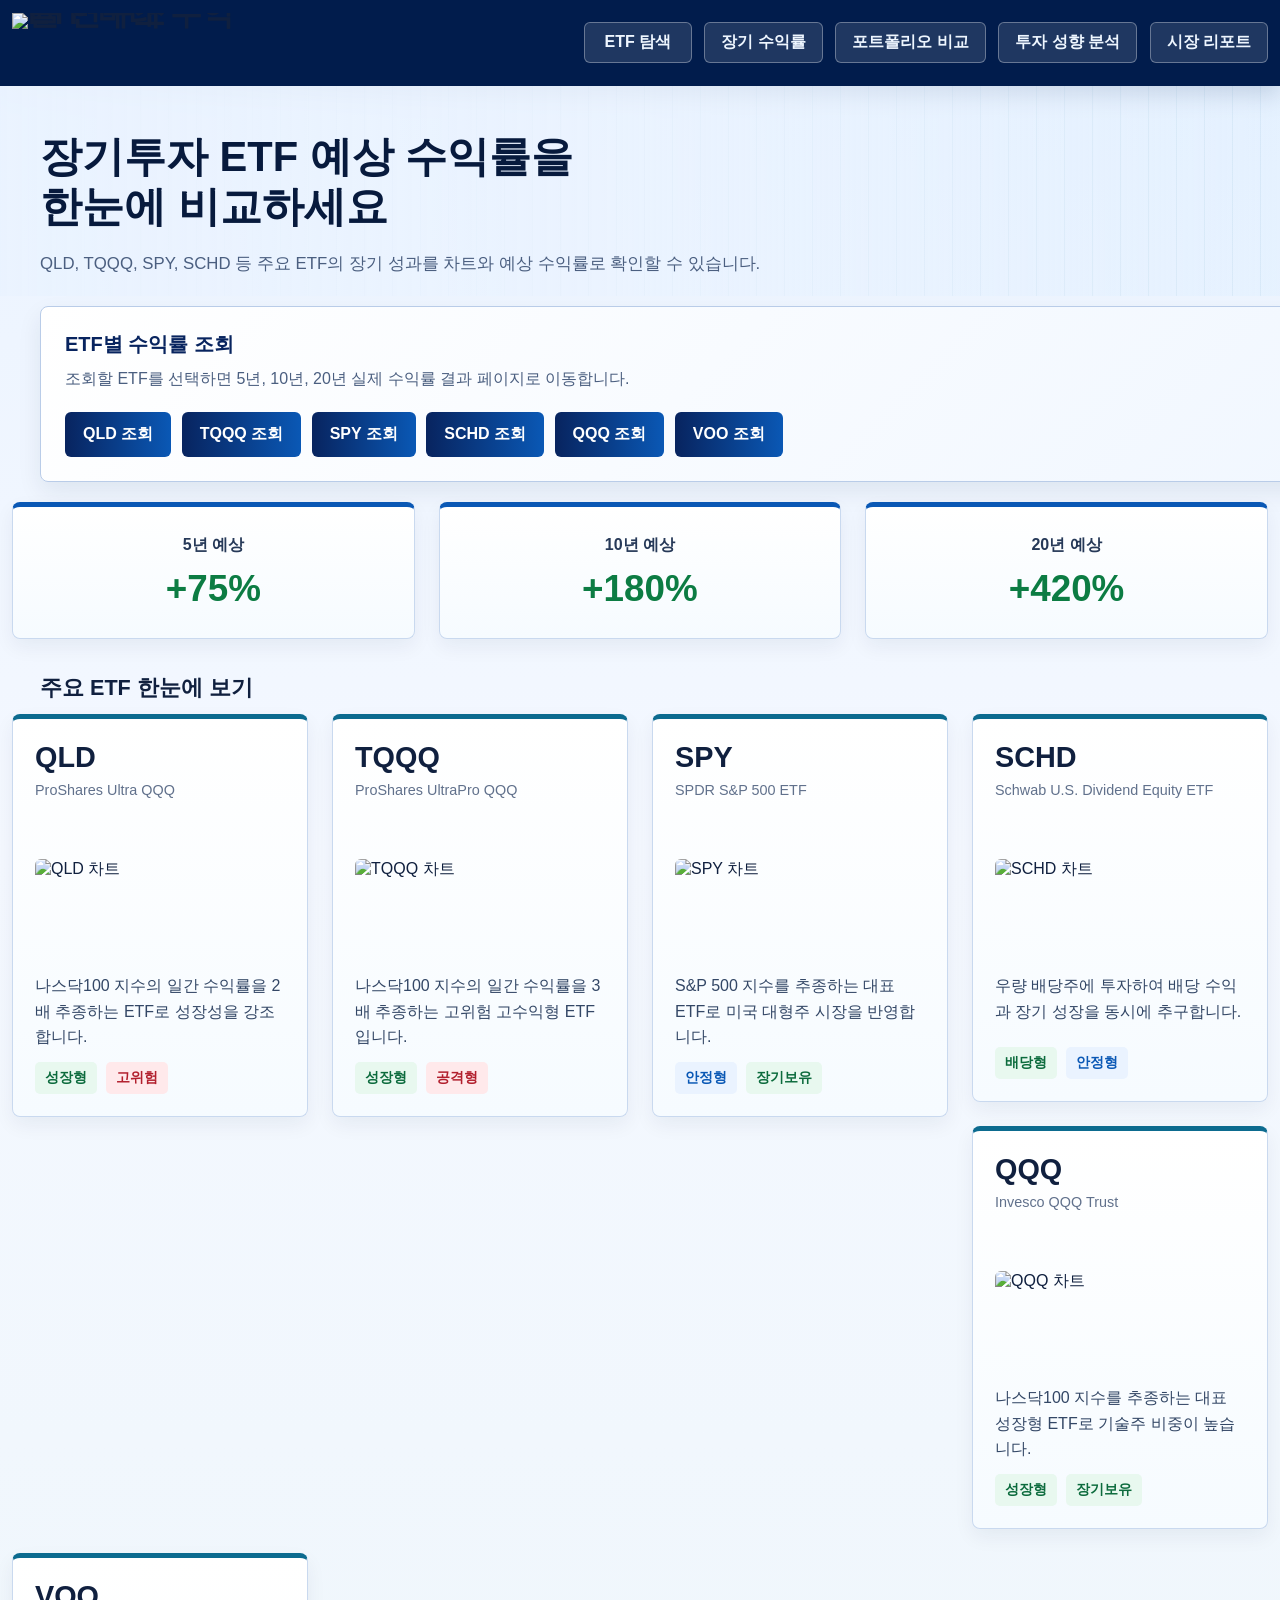
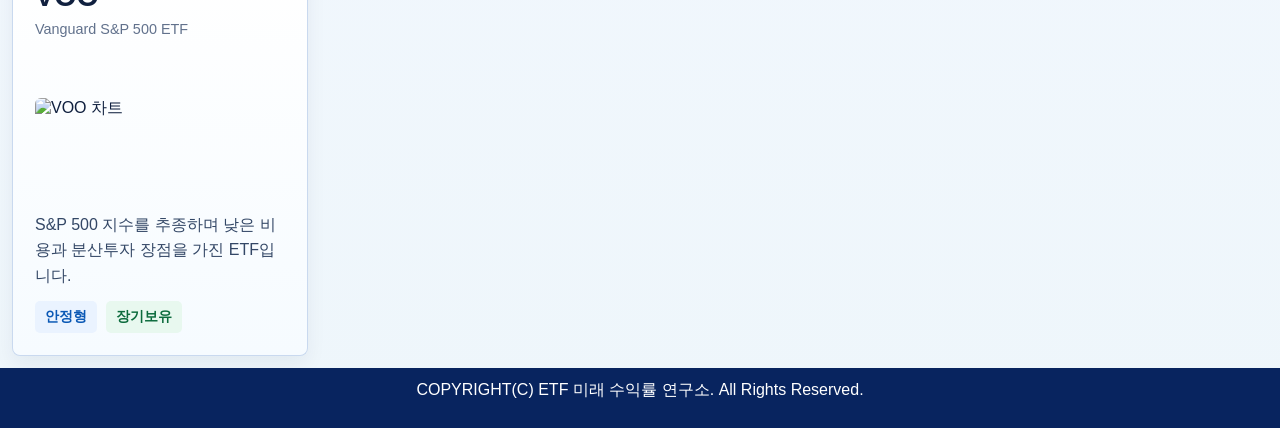
==== index.html @ 2bd78316 "Add files via upload" ====
<!DOCTYPE html>
<html lang="ko">
<head>
<meta charset="utf-8">
<meta name="viewport" content="width=device-width, initial-scale=1.0">
<title>ETF 미래 수익률 연구소</title>
<style>
* {
    box-sizing: border-box;
    margin: 0;
    padding: 0;
}
ul {
    list-style-type: none;
}
a {
    text-decoration: none;
    color: inherit;
}
body {
    font-family: "맑은 고딕", "돋움", sans-serif;
    font-size: 100%;
    color: #10203f;
    background: linear-gradient(180deg, #eaf3ff 0%, #f4f8ff 42%, #eef6fb 100%);
}
[class*="c_"] {
    float: left;
    padding: 12px;
}

/* 스마트폰 기본 설정 */
[class*="c_"] {
    width: 100%;
}

/* 태블릿 화면 */
@media only screen and (min-width: 600px) {
    .c_m_1 {width: 8.33%;}
    .c_m_2 {width: 16.66%;}
    .c_m_3 {width: 25%;}
    .c_m_4 {width: 33.33%;}
    .c_m_5 {width: 41.66%;}
    .c_m_6 {width: 50%;}
    .c_m_7 {width: 58.33%;}
    .c_m_8 {width: 66.66%;}
    .c_m_9 {width: 75%;}
    .c_m_10 {width: 83.33%;}
    .c_m_11 {width: 91.66%;}
    .c_m_12 {width: 100%;}
}

/* 데스크톱 화면 */
@media only screen and (min-width: 768px) {
    .c_1 {width: 8.33%;}
    .c_2 {width: 16.66%;}
    .c_3 {width: 25%;}
    .c_4 {width: 33.33%;}
    .c_5 {width: 41.66%;}
    .c_6 {width: 50%;}
    .c_7 {width: 58.33%;}
    .c_8 {width: 66.66%;}
    .c_9 {width: 75%;}
    .c_10 {width: 83.33%;}
    .c_11 {width: 91.66%;}
    .c_12 {width: 100%;}
}

header {
    min-height: 86px;
    padding: 14px 40px;
    display: flex;
    align-items: center;
    justify-content: space-between;
    gap: 24px;
    background-color: #011c4c;
    border-bottom: solid 1px #011c4c;
    box-shadow: 0 8px 22px rgba(1, 28, 76, 0.24);
}
header h1 {
    line-height: 0;
    flex: 0 0 auto;
}
.logo {
    width: 240px;
    height: 60px;
    object-fit: contain;
    display: block;
    background-color: #011c4c;
}
nav {
    flex: 1;
    text-align: right;
}
nav li {
    display: block;
    margin: 6px 0;
    padding: 11px 14px;
    border: solid 1px rgba(255, 255, 255, 0.32);
    border-radius: 6px;
    font-weight: bold;
    color: #eef6ff;
    background-color: rgba(255, 255, 255, 0.12);
    text-align: center;
}
nav li:hover {
    color: #08245f;
    background-color: #ffffff;
    border-color: #ffffff;
}

@media only screen and (min-width: 768px) {
    nav li {
        display: inline-block;
        margin: 0 0 0 8px;
        padding: 9px 16px;
        min-width: 108px;
    }
}
@media only screen and (max-width: 767px) {
    header {
        display: block;
    }
    .logo {
        width: 220px;
        height: 55px;
    }
    nav {
        margin-top: 14px;
        text-align: left;
    }
}

#hero {
    padding: 46px 40px 18px 40px;
    background:
        linear-gradient(90deg, rgba(234, 243, 255, 0.98) 0%, rgba(234, 243, 255, 0.82) 48%, rgba(216, 236, 255, 0.35) 100%),
        repeating-linear-gradient(90deg, rgba(12, 107, 143, 0.09) 0, rgba(12, 107, 143, 0.09) 1px, transparent 1px, transparent 28px);
}
#hero h2 {
    font-size: 2.6em;
    line-height: 120%;
    margin-bottom: 18px;
    color: #071a3d;
}
#hero p {
    font-size: 1.05em;
    line-height: 170%;
    color: #4b5f80;
}

#search-box {
    margin: 10px 40px 8px 40px;
    padding: 24px;
    background: linear-gradient(135deg, #ffffff 0%, #f1f7ff 100%);
    border: solid 1px #b9cce8;
    border-radius: 8px;
    box-shadow: 0 10px 24px rgba(16, 32, 63, 0.08);
}
#search-box h3 {
    margin-bottom: 8px;
    font-size: 1.25em;
    color: #08245f;
}
#search-box p {
    color: #4b5f80;
    line-height: 160%;
}
.query-links {
    margin-top: 14px;
}
.query-links a {
    display: inline-block;
    margin: 6px 6px 0 0;
    padding: 12px 18px;
    border-radius: 6px;
    color: #ffffff;
    font-weight: bold;
    background: linear-gradient(90deg, #08245f, #0a58b5);
}
.query-links a:hover {
    background: linear-gradient(90deg, #0c6b8f, #0c7c43);
}

.result-card,
.etf-card {
    background: linear-gradient(180deg, #ffffff 0%, #f6fbff 100%);
    border: solid 1px #c9d9ef;
    border-radius: 8px;
    box-shadow: 0 8px 20px rgba(16, 32, 63, 0.06);
    transition: box-shadow 0.25s ease, border-color 0.25s ease;
}
.result-card:hover,
.etf-card:hover {
    border-color: #8fb3df;
    box-shadow: 0 16px 30px rgba(16, 32, 63, 0.14);
}
.result-card {
    min-height: 128px;
    padding: 28px;
    text-align: center;
    border-top: solid 5px #0a58b5;
}
.result-card h3 {
    font-size: 1em;
    color: #263958;
}
.result-card p {
    margin-top: 12px;
    font-size: 2.3em;
    font-weight: bold;
    color: #0c7c43;
}

#main-title {
    clear: both;
    padding: 22px 40px 0 40px;
}
#main-title h2 {
    font-size: 1.35em;
}

.etf-card {
    min-height: 320px;
    padding: 22px;
    border-top: solid 5px #0c6b8f;
}
.etf-card h3 {
    font-size: 1.8em;
    margin-bottom: 5px;
}
.etf-card .sub {
    font-size: 0.9em;
    color: #61718c;
}
.chart {
    height: 96px;
    margin: 18px 0;
    border-radius: 6px;
    overflow: hidden;
}
.chart img {
    width: 100%;
    height: 100%;
    object-fit: cover;
    display: block;
}
.etf-card p {
    min-height: 62px;
    line-height: 160%;
    color: #334766;
}
.tag {
    display: inline-block;
    margin: 12px 5px 0 0;
    padding: 7px 10px;
    border-radius: 5px;
    font-size: 0.85em;
    font-weight: bold;
    color: #0c6b3d;
    background-color: #e8f8ef;
}
.risk {
    color: #b21f2d;
    background-color: #ffe9eb;
}
.stable {
    color: #0a58b5;
    background-color: #eaf3ff;
}

footer {
    clear: both;
    min-height: 60px;
    padding: 20px;
    text-align: center;
    color: #ffffff;
    background-color: #08245f;
}
</style>
</head>
<body>
  <header class="c_12">
    <h1><a href="index.html"><img class="logo" src="img/logo.png" alt="ETF 미래 수익률 연구소"></a></h1>
    <nav>
      <ul>
        <li><a href="explore.html">ETF 탐색</a></li>
        <li><a href="long-term.html">장기 수익률</a></li>
        <li><a href="portfolio.html">포트폴리오 비교</a></li>
        <li><a href="#etf-list">투자 성향 분석</a></li>
        <li><a href="market-report.html">시장 리포트</a></li>
      </ul>
    </nav>
  </header>

  <section id="hero" class="c_12">
    <h2>장기투자 ETF 예상 수익률을<br>한눈에 비교하세요</h2>
    <p>QLD, TQQQ, SPY, SCHD 등 주요 ETF의 장기 성과를 차트와 예상 수익률로 확인할 수 있습니다.</p>
  </section>

  <section id="search-box" class="c_12">
    <h3>ETF별 수익률 조회</h3>
    <p>조회할 ETF를 선택하면 5년, 10년, 20년 실제 수익률 결과 페이지로 이동합니다.</p>
    <div class="query-links">
      <a href="returns-qld.html">QLD 조회</a>
      <a href="returns-tqqq.html">TQQQ 조회</a>
      <a href="returns-spy.html">SPY 조회</a>
      <a href="returns-schd.html">SCHD 조회</a>
      <a href="returns-qqq.html">QQQ 조회</a>
      <a href="returns-voo.html">VOO 조회</a>
    </div>
  </section>

  <section class="c_m_4 c_4">
    <div class="result-card">
      <h3>5년 예상</h3>
      <p>+75%</p>
    </div>
  </section>
  <section class="c_m_4 c_4">
    <div class="result-card">
      <h3>10년 예상</h3>
      <p>+180%</p>
    </div>
  </section>
  <section class="c_m_4 c_4">
    <div class="result-card">
      <h3>20년 예상</h3>
      <p>+420%</p>
    </div>
  </section>

  <section id="main-title" class="c_12">
    <h2>주요 ETF 한눈에 보기</h2>
  </section>

  <section id="etf-list" class="c_m_6 c_3">
    <article class="etf-card">
      <h3>QLD</h3>
      <p class="sub">ProShares Ultra QQQ</p>
      <div class="chart"><img src="img/qld chart.jpg" alt="QLD 차트"></div>
      <p>나스닥100 지수의 일간 수익률을 2배 추종하는 ETF로 성장성을 강조합니다.</p>
      <span class="tag">성장형</span>
      <span class="tag risk">고위험</span>
    </article>
  </section>

  <section class="c_m_6 c_3">
    <article class="etf-card">
      <h3>TQQQ</h3>
      <p class="sub">ProShares UltraPro QQQ</p>
      <div class="chart"><img src="img/tqqq chart.jpg" alt="TQQQ 차트"></div>
      <p>나스닥100 지수의 일간 수익률을 3배 추종하는 고위험 고수익형 ETF입니다.</p>
      <span class="tag">성장형</span>
      <span class="tag risk">공격형</span>
    </article>
  </section>

  <section class="c_m_6 c_3">
    <article class="etf-card">
      <h3>SPY</h3>
      <p class="sub">SPDR S&amp;P 500 ETF</p>
      <div class="chart"><img src="img/spy chart.jpg" alt="SPY 차트"></div>
      <p>S&amp;P 500 지수를 추종하는 대표 ETF로 미국 대형주 시장을 반영합니다.</p>
      <span class="tag stable">안정형</span>
      <span class="tag">장기보유</span>
    </article>
  </section>

  <section class="c_m_6 c_3">
    <article class="etf-card">
      <h3>SCHD</h3>
      <p class="sub">Schwab U.S. Dividend Equity ETF</p>
      <div class="chart"><img src="img/schd chart.jpg" alt="SCHD 차트"></div>
      <p>우량 배당주에 투자하여 배당 수익과 장기 성장을 동시에 추구합니다.</p>
      <span class="tag">배당형</span>
      <span class="tag stable">안정형</span>
    </article>
  </section>

  <section class="c_m_6 c_3">
    <article class="etf-card">
      <h3>QQQ</h3>
      <p class="sub">Invesco QQQ Trust</p>
      <div class="chart"><img src="img/qqq chart.jpg" alt="QQQ 차트"></div>
      <p>나스닥100 지수를 추종하는 대표 성장형 ETF로 기술주 비중이 높습니다.</p>
      <span class="tag">성장형</span>
      <span class="tag">장기보유</span>
    </article>
  </section>

  <section class="c_m_6 c_3">
    <article class="etf-card">
      <h3>VOO</h3>
      <p class="sub">Vanguard S&amp;P 500 ETF</p>
      <div class="chart"><img src="img/voo chart.jpg" alt="VOO 차트"></div>
      <p>S&amp;P 500 지수를 추종하며 낮은 비용과 분산투자 장점을 가진 ETF입니다.</p>
      <span class="tag stable">안정형</span>
      <span class="tag">장기보유</span>
    </article>
  </section>

  <footer class="c_12">
    COPYRIGHT(C) ETF 미래 수익률 연구소. All Rights Reserved.
  </footer>
</body>
</html>
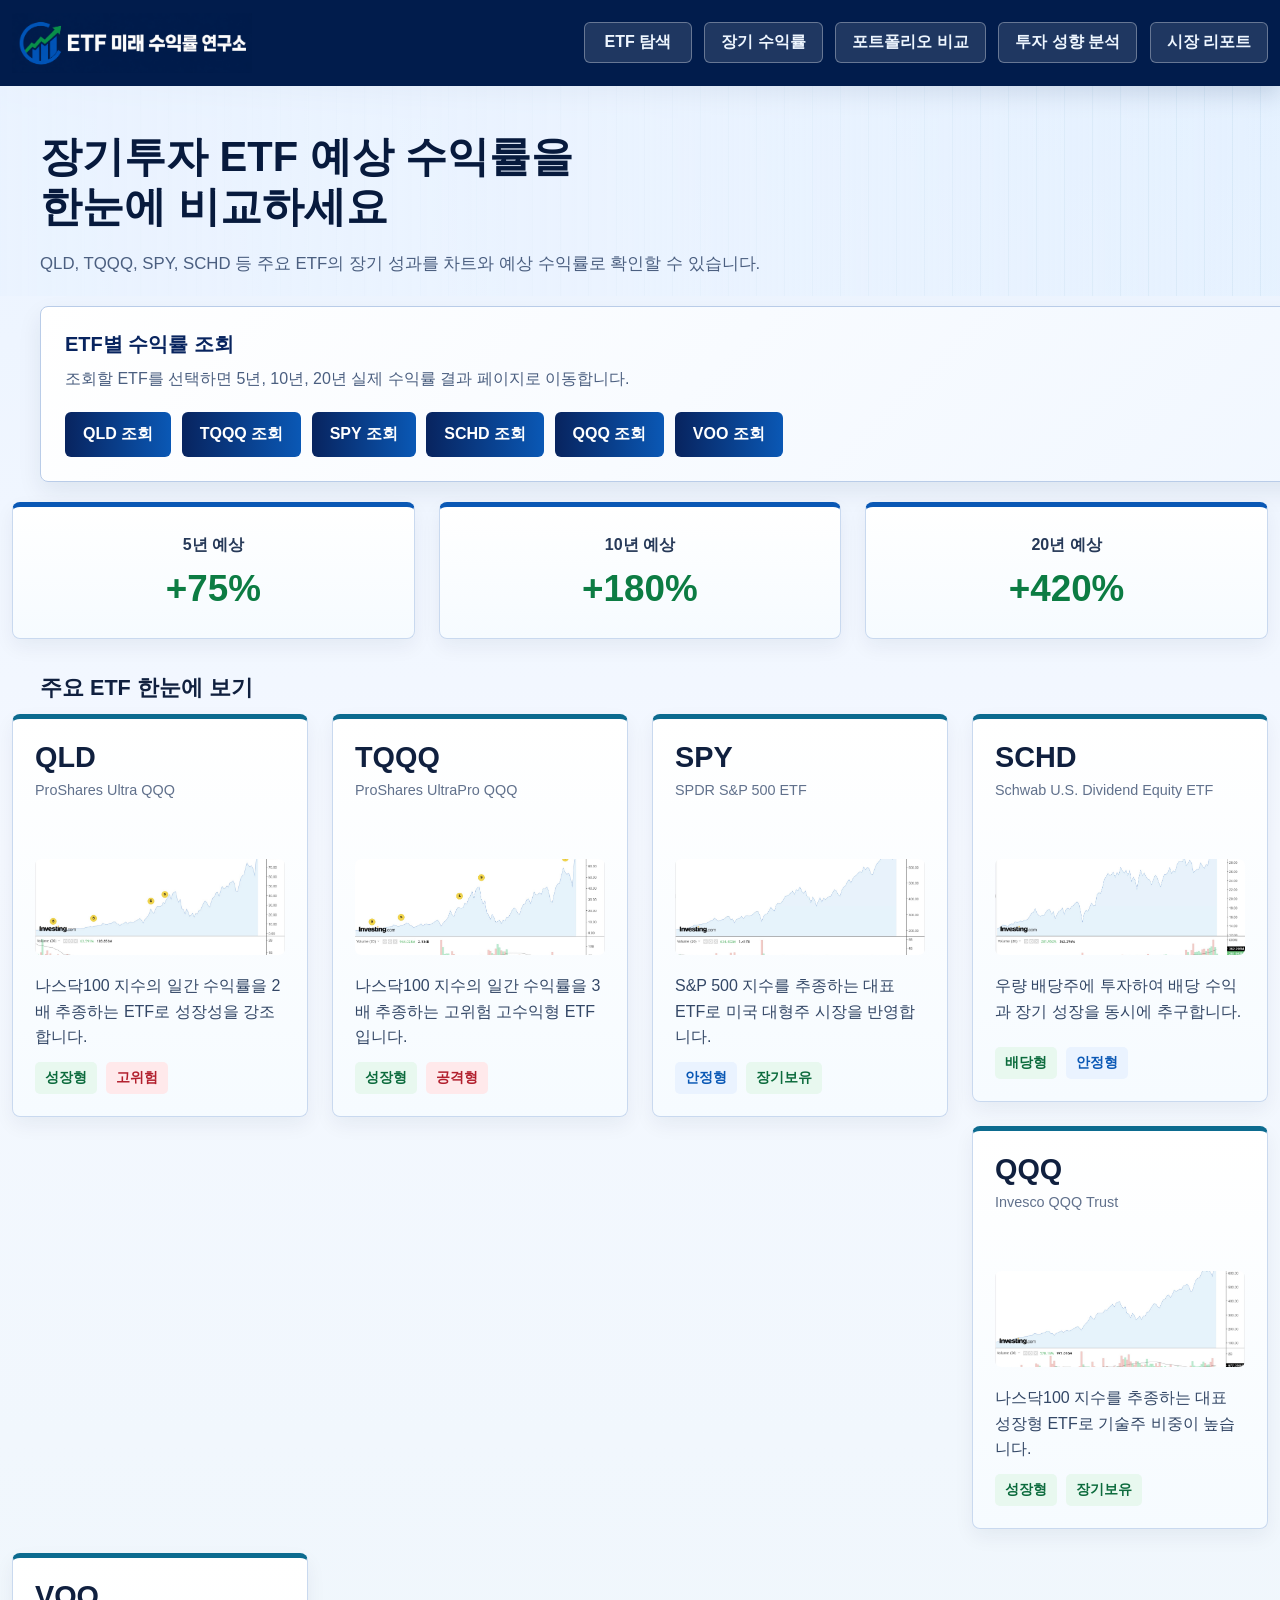
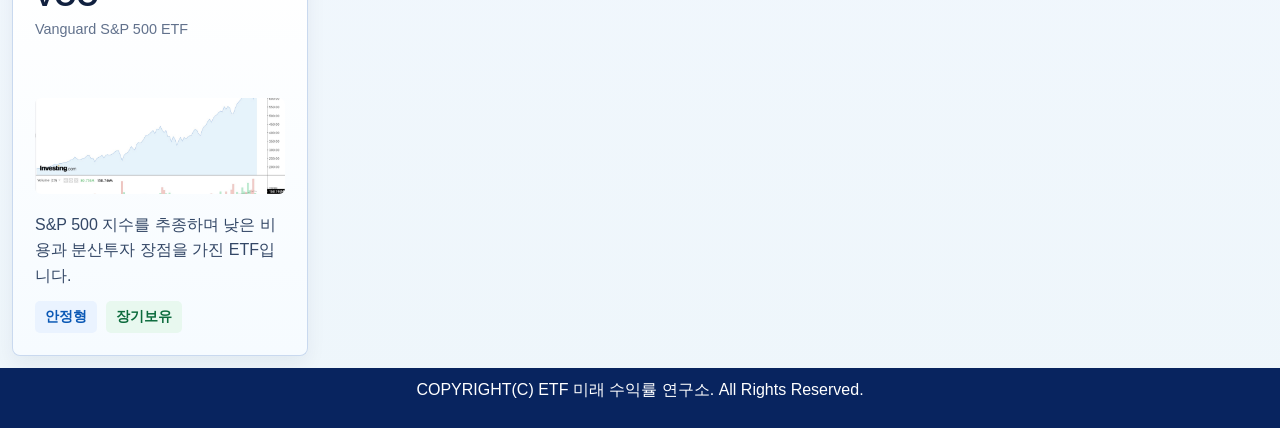
==== commit 0103faca: "Add files via upload" ====
--- a/index.html
+++ b/index.html
@@ -1,4 +1,4 @@
-<!DOCTYPE html>
+﻿<!DOCTYPE html>
 <html lang="ko">
 <head>
 <meta charset="utf-8">
@@ -280,7 +280,7 @@
 </head>
 <body>
   <header class="c_12">
-    <h1><a href="index.html"><img class="logo" src="img/logo.png" alt="ETF 미래 수익률 연구소"></a></h1>
+    <h1><a href="index.html"><img class="logo" src="./img/logo.png" alt="ETF 미래 수익률 연구소"></a></h1>
     <nav>
       <ul>
         <li><a href="explore.html">ETF 탐색</a></li>
@@ -337,7 +337,7 @@
     <article class="etf-card">
       <h3>QLD</h3>
       <p class="sub">ProShares Ultra QQQ</p>
-      <div class="chart"><img src="img/qld chart.jpg" alt="QLD 차트"></div>
+      <div class="chart"><img src="./img/qld chart.jpg" alt="QLD 차트"></div>
       <p>나스닥100 지수의 일간 수익률을 2배 추종하는 ETF로 성장성을 강조합니다.</p>
       <span class="tag">성장형</span>
       <span class="tag risk">고위험</span>
@@ -348,7 +348,7 @@
     <article class="etf-card">
       <h3>TQQQ</h3>
       <p class="sub">ProShares UltraPro QQQ</p>
-      <div class="chart"><img src="img/tqqq chart.jpg" alt="TQQQ 차트"></div>
+      <div class="chart"><img src="./img/tqqq chart.jpg" alt="TQQQ 차트"></div>
       <p>나스닥100 지수의 일간 수익률을 3배 추종하는 고위험 고수익형 ETF입니다.</p>
       <span class="tag">성장형</span>
       <span class="tag risk">공격형</span>
@@ -359,7 +359,7 @@
     <article class="etf-card">
       <h3>SPY</h3>
       <p class="sub">SPDR S&amp;P 500 ETF</p>
-      <div class="chart"><img src="img/spy chart.jpg" alt="SPY 차트"></div>
+      <div class="chart"><img src="./img/spy chart.jpg" alt="SPY 차트"></div>
       <p>S&amp;P 500 지수를 추종하는 대표 ETF로 미국 대형주 시장을 반영합니다.</p>
       <span class="tag stable">안정형</span>
       <span class="tag">장기보유</span>
@@ -370,7 +370,7 @@
     <article class="etf-card">
       <h3>SCHD</h3>
       <p class="sub">Schwab U.S. Dividend Equity ETF</p>
-      <div class="chart"><img src="img/schd chart.jpg" alt="SCHD 차트"></div>
+      <div class="chart"><img src="./img/schd chart.jpg" alt="SCHD 차트"></div>
       <p>우량 배당주에 투자하여 배당 수익과 장기 성장을 동시에 추구합니다.</p>
       <span class="tag">배당형</span>
       <span class="tag stable">안정형</span>
@@ -381,7 +381,7 @@
     <article class="etf-card">
       <h3>QQQ</h3>
       <p class="sub">Invesco QQQ Trust</p>
-      <div class="chart"><img src="img/qqq chart.jpg" alt="QQQ 차트"></div>
+      <div class="chart"><img src="./img/qqq chart.jpg" alt="QQQ 차트"></div>
       <p>나스닥100 지수를 추종하는 대표 성장형 ETF로 기술주 비중이 높습니다.</p>
       <span class="tag">성장형</span>
       <span class="tag">장기보유</span>
@@ -392,7 +392,7 @@
     <article class="etf-card">
       <h3>VOO</h3>
       <p class="sub">Vanguard S&amp;P 500 ETF</p>
-      <div class="chart"><img src="img/voo chart.jpg" alt="VOO 차트"></div>
+      <div class="chart"><img src="./img/voo chart.jpg" alt="VOO 차트"></div>
       <p>S&amp;P 500 지수를 추종하며 낮은 비용과 분산투자 장점을 가진 ETF입니다.</p>
       <span class="tag stable">안정형</span>
       <span class="tag">장기보유</span>
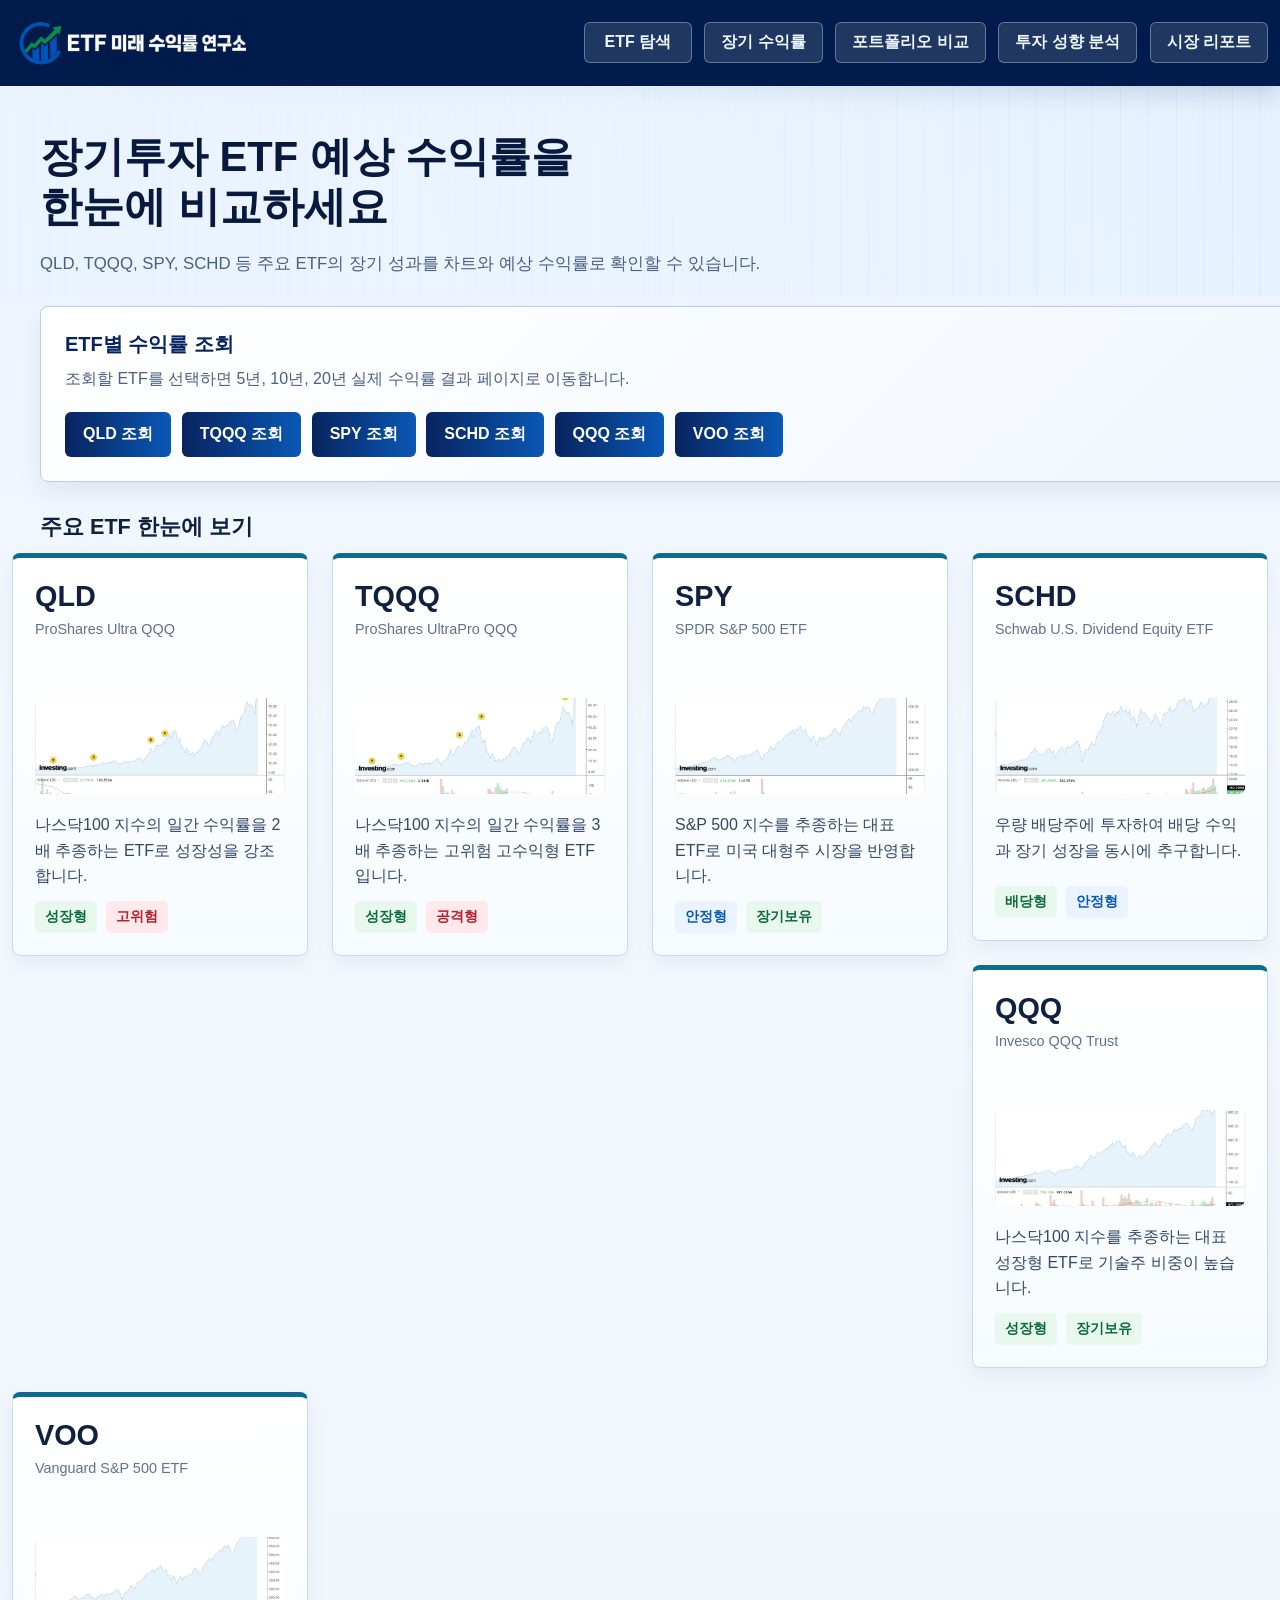
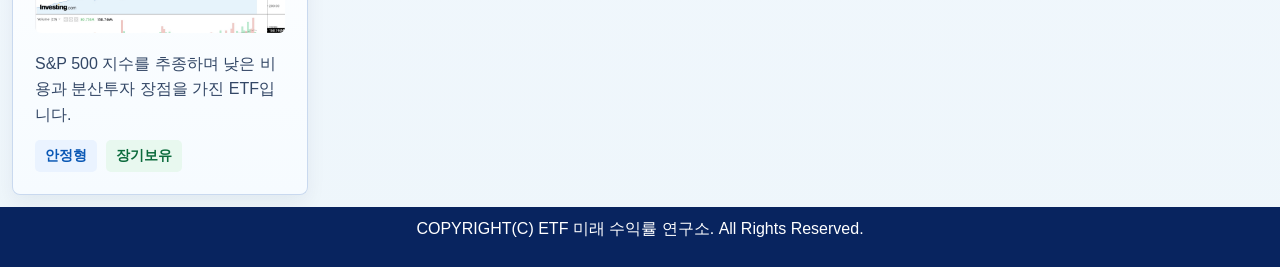
==== commit 44273ca9: "Add files via upload" ====
--- a/index.html
+++ b/index.html
@@ -181,7 +181,6 @@
     background: linear-gradient(90deg, #0c6b8f, #0c7c43);
 }
 
-.result-card,
 .etf-card {
     background: linear-gradient(180deg, #ffffff 0%, #f6fbff 100%);
     border: solid 1px #c9d9ef;
@@ -189,26 +188,9 @@
     box-shadow: 0 8px 20px rgba(16, 32, 63, 0.06);
     transition: box-shadow 0.25s ease, border-color 0.25s ease;
 }
-.result-card:hover,
 .etf-card:hover {
     border-color: #8fb3df;
     box-shadow: 0 16px 30px rgba(16, 32, 63, 0.14);
-}
-.result-card {
-    min-height: 128px;
-    padding: 28px;
-    text-align: center;
-    border-top: solid 5px #0a58b5;
-}
-.result-card h3 {
-    font-size: 1em;
-    color: #263958;
-}
-.result-card p {
-    margin-top: 12px;
-    font-size: 2.3em;
-    font-weight: bold;
-    color: #0c7c43;
 }
 
 #main-title {
@@ -310,25 +292,6 @@
     </div>
   </section>
 
-  <section class="c_m_4 c_4">
-    <div class="result-card">
-      <h3>5년 예상</h3>
-      <p>+75%</p>
-    </div>
-  </section>
-  <section class="c_m_4 c_4">
-    <div class="result-card">
-      <h3>10년 예상</h3>
-      <p>+180%</p>
-    </div>
-  </section>
-  <section class="c_m_4 c_4">
-    <div class="result-card">
-      <h3>20년 예상</h3>
-      <p>+420%</p>
-    </div>
-  </section>
-
   <section id="main-title" class="c_12">
     <h2>주요 ETF 한눈에 보기</h2>
   </section>
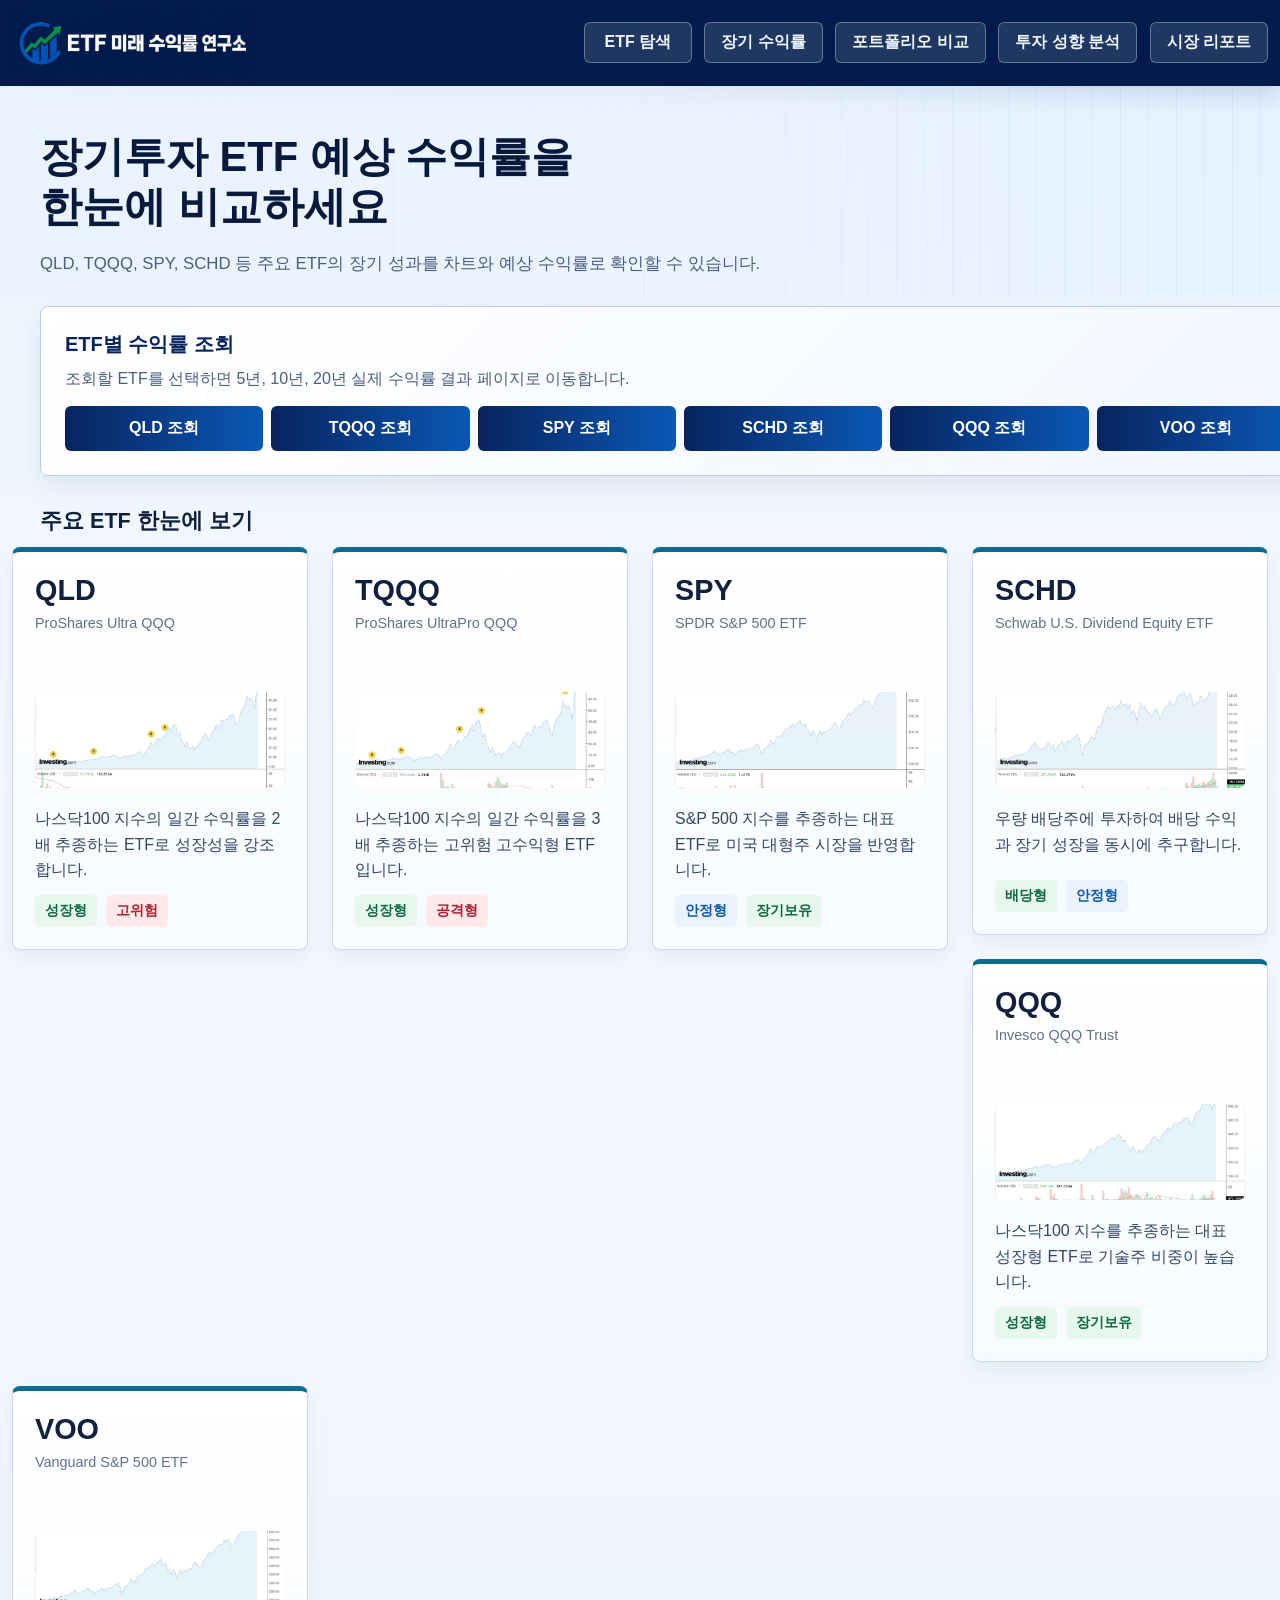
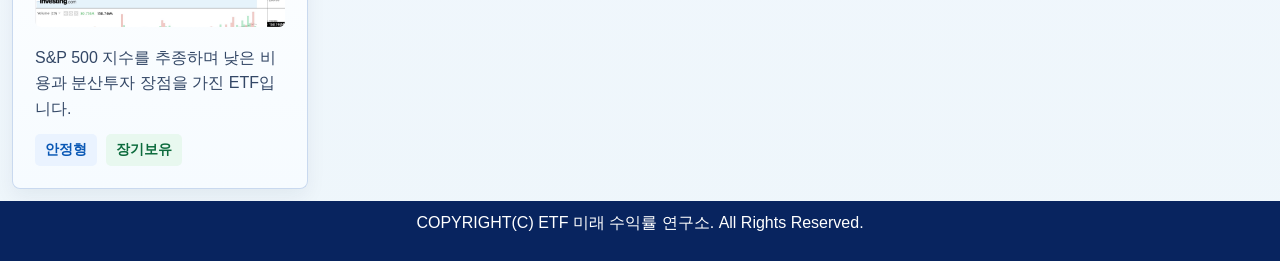
==== commit 2196504e: "Add files via upload" ====
--- a/index.html
+++ b/index.html
@@ -128,6 +128,17 @@
         margin-top: 14px;
         text-align: left;
     }
+    #search-box {
+        margin: 10px 12px 8px 12px;
+        padding: 18px;
+    }
+    .query-links {
+        grid-template-columns: repeat(2, 1fr);
+    }
+    .query-links a {
+        font-size: 0.92em;
+        padding: 11px 6px;
+    }
 }
 
 #hero {
@@ -166,19 +177,36 @@
     line-height: 160%;
 }
 .query-links {
+    display: grid;
+    grid-template-columns: repeat(6, 1fr);
+    gap: 8px;
     margin-top: 14px;
 }
 .query-links a {
-    display: inline-block;
-    margin: 6px 6px 0 0;
-    padding: 12px 18px;
+    display: block;
+    padding: 12px 10px;
     border-radius: 6px;
     color: #ffffff;
     font-weight: bold;
+    text-align: center;
     background: linear-gradient(90deg, #08245f, #0a58b5);
 }
 .query-links a:hover {
     background: linear-gradient(90deg, #0c6b8f, #0c7c43);
+}
+
+@media only screen and (max-width: 767px) {
+    #search-box {
+        margin: 10px 12px 8px 12px;
+        padding: 18px;
+    }
+    .query-links {
+        grid-template-columns: repeat(2, 1fr);
+    }
+    .query-links a {
+        font-size: 0.92em;
+        padding: 11px 6px;
+    }
 }
 
 .etf-card {
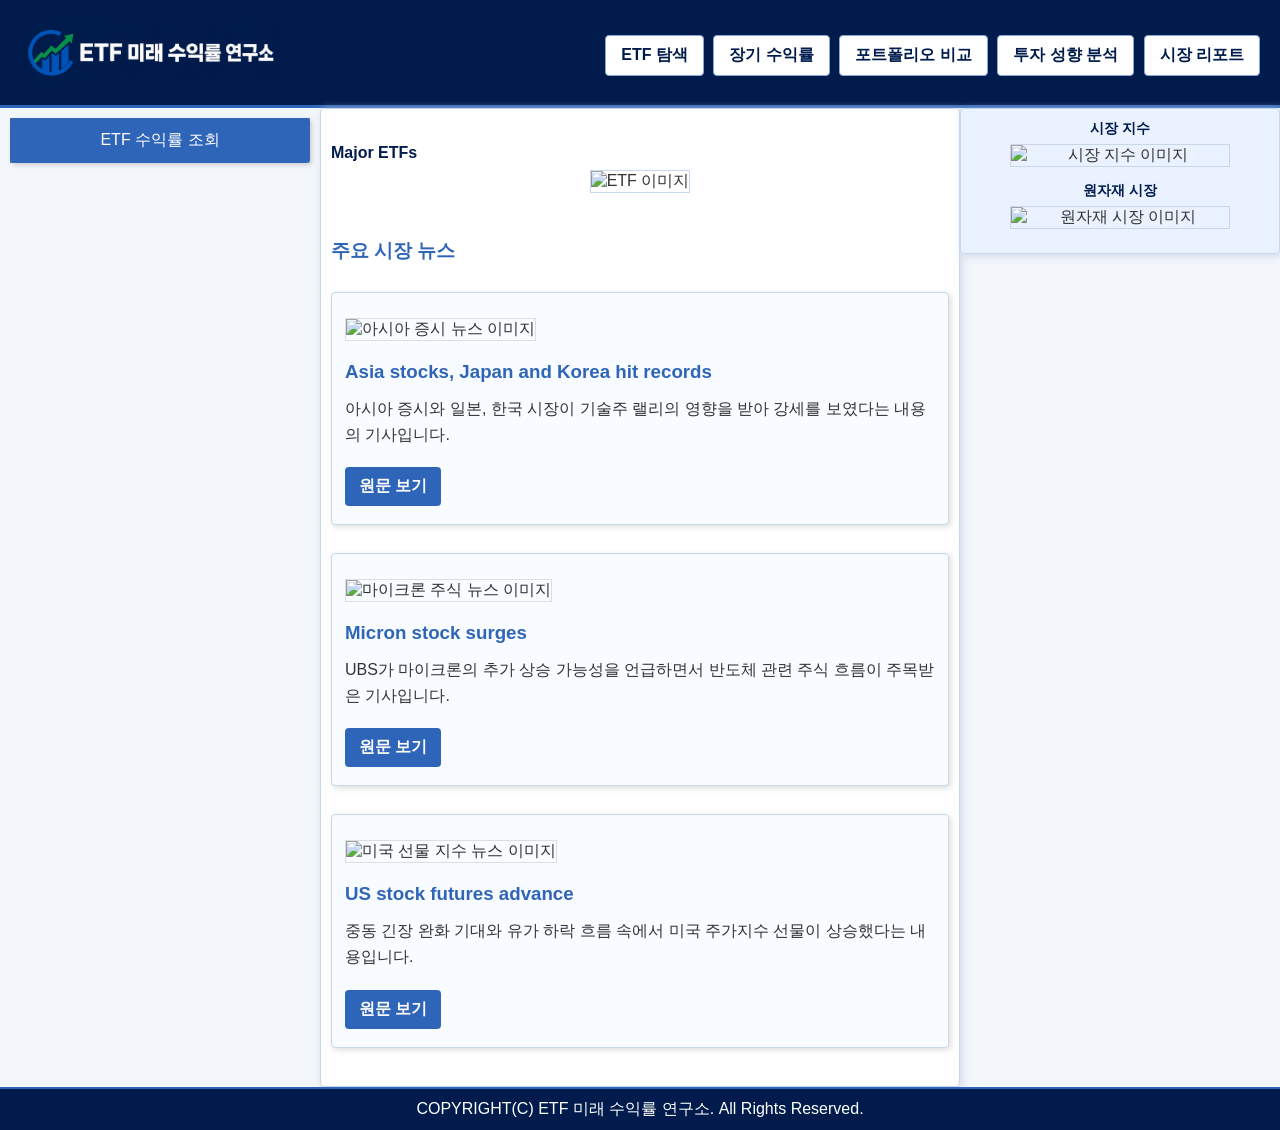
==== commit 0b7b1b79: "Add files via upload" ====
--- a/index.html
+++ b/index.html
@@ -4,394 +4,76 @@
 <meta charset="utf-8">
 <meta name="viewport" content="width=device-width, initial-scale=1.0">
 <title>ETF 미래 수익률 연구소</title>
-<style>
-* {
-    box-sizing: border-box;
-    margin: 0;
-    padding: 0;
-}
-ul {
-    list-style-type: none;
-}
-a {
-    text-decoration: none;
-    color: inherit;
-}
-body {
-    font-family: "맑은 고딕", "돋움", sans-serif;
-    font-size: 100%;
-    color: #10203f;
-    background: linear-gradient(180deg, #eaf3ff 0%, #f4f8ff 42%, #eef6fb 100%);
-}
-[class*="c_"] {
-    float: left;
-    padding: 12px;
-}
-
-/* 스마트폰 기본 설정 */
-[class*="c_"] {
-    width: 100%;
-}
-
-/* 태블릿 화면 */
-@media only screen and (min-width: 600px) {
-    .c_m_1 {width: 8.33%;}
-    .c_m_2 {width: 16.66%;}
-    .c_m_3 {width: 25%;}
-    .c_m_4 {width: 33.33%;}
-    .c_m_5 {width: 41.66%;}
-    .c_m_6 {width: 50%;}
-    .c_m_7 {width: 58.33%;}
-    .c_m_8 {width: 66.66%;}
-    .c_m_9 {width: 75%;}
-    .c_m_10 {width: 83.33%;}
-    .c_m_11 {width: 91.66%;}
-    .c_m_12 {width: 100%;}
-}
-
-/* 데스크톱 화면 */
-@media only screen and (min-width: 768px) {
-    .c_1 {width: 8.33%;}
-    .c_2 {width: 16.66%;}
-    .c_3 {width: 25%;}
-    .c_4 {width: 33.33%;}
-    .c_5 {width: 41.66%;}
-    .c_6 {width: 50%;}
-    .c_7 {width: 58.33%;}
-    .c_8 {width: 66.66%;}
-    .c_9 {width: 75%;}
-    .c_10 {width: 83.33%;}
-    .c_11 {width: 91.66%;}
-    .c_12 {width: 100%;}
-}
-
-header {
-    min-height: 86px;
-    padding: 14px 40px;
-    display: flex;
-    align-items: center;
-    justify-content: space-between;
-    gap: 24px;
-    background-color: #011c4c;
-    border-bottom: solid 1px #011c4c;
-    box-shadow: 0 8px 22px rgba(1, 28, 76, 0.24);
-}
-header h1 {
-    line-height: 0;
-    flex: 0 0 auto;
-}
-.logo {
-    width: 240px;
-    height: 60px;
-    object-fit: contain;
-    display: block;
-    background-color: #011c4c;
-}
-nav {
-    flex: 1;
-    text-align: right;
-}
-nav li {
-    display: block;
-    margin: 6px 0;
-    padding: 11px 14px;
-    border: solid 1px rgba(255, 255, 255, 0.32);
-    border-radius: 6px;
-    font-weight: bold;
-    color: #eef6ff;
-    background-color: rgba(255, 255, 255, 0.12);
-    text-align: center;
-}
-nav li:hover {
-    color: #08245f;
-    background-color: #ffffff;
-    border-color: #ffffff;
-}
-
-@media only screen and (min-width: 768px) {
-    nav li {
-        display: inline-block;
-        margin: 0 0 0 8px;
-        padding: 9px 16px;
-        min-width: 108px;
-    }
-}
-@media only screen and (max-width: 767px) {
-    header {
-        display: block;
-    }
-    .logo {
-        width: 220px;
-        height: 55px;
-    }
-    nav {
-        margin-top: 14px;
-        text-align: left;
-    }
-    #search-box {
-        margin: 10px 12px 8px 12px;
-        padding: 18px;
-    }
-    .query-links {
-        grid-template-columns: repeat(2, 1fr);
-    }
-    .query-links a {
-        font-size: 0.92em;
-        padding: 11px 6px;
-    }
-}
-
-#hero {
-    padding: 46px 40px 18px 40px;
-    background:
-        linear-gradient(90deg, rgba(234, 243, 255, 0.98) 0%, rgba(234, 243, 255, 0.82) 48%, rgba(216, 236, 255, 0.35) 100%),
-        repeating-linear-gradient(90deg, rgba(12, 107, 143, 0.09) 0, rgba(12, 107, 143, 0.09) 1px, transparent 1px, transparent 28px);
-}
-#hero h2 {
-    font-size: 2.6em;
-    line-height: 120%;
-    margin-bottom: 18px;
-    color: #071a3d;
-}
-#hero p {
-    font-size: 1.05em;
-    line-height: 170%;
-    color: #4b5f80;
-}
-
-#search-box {
-    margin: 10px 40px 8px 40px;
-    padding: 24px;
-    background: linear-gradient(135deg, #ffffff 0%, #f1f7ff 100%);
-    border: solid 1px #b9cce8;
-    border-radius: 8px;
-    box-shadow: 0 10px 24px rgba(16, 32, 63, 0.08);
-}
-#search-box h3 {
-    margin-bottom: 8px;
-    font-size: 1.25em;
-    color: #08245f;
-}
-#search-box p {
-    color: #4b5f80;
-    line-height: 160%;
-}
-.query-links {
-    display: grid;
-    grid-template-columns: repeat(6, 1fr);
-    gap: 8px;
-    margin-top: 14px;
-}
-.query-links a {
-    display: block;
-    padding: 12px 10px;
-    border-radius: 6px;
-    color: #ffffff;
-    font-weight: bold;
-    text-align: center;
-    background: linear-gradient(90deg, #08245f, #0a58b5);
-}
-.query-links a:hover {
-    background: linear-gradient(90deg, #0c6b8f, #0c7c43);
-}
-
-@media only screen and (max-width: 767px) {
-    #search-box {
-        margin: 10px 12px 8px 12px;
-        padding: 18px;
-    }
-    .query-links {
-        grid-template-columns: repeat(2, 1fr);
-    }
-    .query-links a {
-        font-size: 0.92em;
-        padding: 11px 6px;
-    }
-}
-
-.etf-card {
-    background: linear-gradient(180deg, #ffffff 0%, #f6fbff 100%);
-    border: solid 1px #c9d9ef;
-    border-radius: 8px;
-    box-shadow: 0 8px 20px rgba(16, 32, 63, 0.06);
-    transition: box-shadow 0.25s ease, border-color 0.25s ease;
-}
-.etf-card:hover {
-    border-color: #8fb3df;
-    box-shadow: 0 16px 30px rgba(16, 32, 63, 0.14);
-}
-
-#main-title {
-    clear: both;
-    padding: 22px 40px 0 40px;
-}
-#main-title h2 {
-    font-size: 1.35em;
-}
-
-.etf-card {
-    min-height: 320px;
-    padding: 22px;
-    border-top: solid 5px #0c6b8f;
-}
-.etf-card h3 {
-    font-size: 1.8em;
-    margin-bottom: 5px;
-}
-.etf-card .sub {
-    font-size: 0.9em;
-    color: #61718c;
-}
-.chart {
-    height: 96px;
-    margin: 18px 0;
-    border-radius: 6px;
-    overflow: hidden;
-}
-.chart img {
-    width: 100%;
-    height: 100%;
-    object-fit: cover;
-    display: block;
-}
-.etf-card p {
-    min-height: 62px;
-    line-height: 160%;
-    color: #334766;
-}
-.tag {
-    display: inline-block;
-    margin: 12px 5px 0 0;
-    padding: 7px 10px;
-    border-radius: 5px;
-    font-size: 0.85em;
-    font-weight: bold;
-    color: #0c6b3d;
-    background-color: #e8f8ef;
-}
-.risk {
-    color: #b21f2d;
-    background-color: #ffe9eb;
-}
-.stable {
-    color: #0a58b5;
-    background-color: #eaf3ff;
-}
-
-footer {
-    clear: both;
-    min-height: 60px;
-    padding: 20px;
-    text-align: center;
-    color: #ffffff;
-    background-color: #08245f;
-}
-</style>
+<link rel="stylesheet" href="style.css">
 </head>
 <body>
-  <header class="c_12">
-    <h1><a href="index.html"><img class="logo" src="./img/logo.png" alt="ETF 미래 수익률 연구소"></a></h1>
-    <nav>
-      <ul>
-        <li><a href="explore.html">ETF 탐색</a></li>
-        <li><a href="long-term.html">장기 수익률</a></li>
-        <li><a href="portfolio.html">포트폴리오 비교</a></li>
-        <li><a href="#etf-list">투자 성향 분석</a></li>
-        <li><a href="market-report.html">시장 리포트</a></li>
-      </ul>
-    </nav>
-  </header>
-
-  <section id="hero" class="c_12">
-    <h2>장기투자 ETF 예상 수익률을<br>한눈에 비교하세요</h2>
-    <p>QLD, TQQQ, SPY, SCHD 등 주요 ETF의 장기 성과를 차트와 예상 수익률로 확인할 수 있습니다.</p>
-  </section>
-
-  <section id="search-box" class="c_12">
-    <h3>ETF별 수익률 조회</h3>
-    <p>조회할 ETF를 선택하면 5년, 10년, 20년 실제 수익률 결과 페이지로 이동합니다.</p>
-    <div class="query-links">
-      <a href="returns-qld.html">QLD 조회</a>
-      <a href="returns-tqqq.html">TQQQ 조회</a>
-      <a href="returns-spy.html">SPY 조회</a>
-      <a href="returns-schd.html">SCHD 조회</a>
-      <a href="returns-qqq.html">QQQ 조회</a>
-      <a href="returns-voo.html">VOO 조회</a>
-    </div>
-  </section>
-
-  <section id="main-title" class="c_12">
-    <h2>주요 ETF 한눈에 보기</h2>
-  </section>
-
-  <section id="etf-list" class="c_m_6 c_3">
-    <article class="etf-card">
-      <h3>QLD</h3>
-      <p class="sub">ProShares Ultra QQQ</p>
-      <div class="chart"><img src="./img/qld chart.jpg" alt="QLD 차트"></div>
-      <p>나스닥100 지수의 일간 수익률을 2배 추종하는 ETF로 성장성을 강조합니다.</p>
-      <span class="tag">성장형</span>
-      <span class="tag risk">고위험</span>
+<header class="c_12">
+  <h1><a href="index.html"><img class="logo" src="./img/logo.png" alt="ETF 미래 수익률 연구소"></a></h1>
+  <nav>
+  <ul>
+    <li><a href="explore.html">ETF 탐색</a></li>
+    <li><a href="long-term.html">장기 수익률</a></li>
+    <li><a href="portfolio.html">포트폴리오 비교</a></li>
+    <li><a href="profile.html">투자 성향 분석</a></li>
+    <li><a href="market-report.html">시장 리포트</a></li>
+  </ul>
+</nav>
+</header>
+<aside id="menu" class="c_m_3 c_3">
+  <nav id="side_dropdown">
+    <ul>
+      <li><a href="#">ETF 수익률 조회</a>
+        <ul>
+          <li><a href="returns-qld.html">QLD 조회</a></li>
+          <li><a href="returns-tqqq.html">TQQQ 조회</a></li>
+          <li><a href="returns-spy.html">SPY 조회</a></li>
+          <li><a href="returns-schd.html">SCHD 조회</a></li>
+          <li><a href="returns-qqq.html">QQQ 조회</a></li>
+          <li><a href="returns-voo.html">VOO 조회</a></li>
+        </ul>
+      </li>
+    </ul>
+  </nav>
+</aside>
+<main class="c_m_9 c_6">
+      <section>
+    <figure class="main-image">
+      <figcaption>Major ETFs</figcaption>
+      <img src="./img/etfs.jpg" alt="ETF 이미지">
+    </figure>
+  </section>
+  <section class="main-news">
+    <h3>주요 시장 뉴스</h3>
+    <article class="card news-card">
+      <img src="./img/news1.jpg" alt="아시아 증시 뉴스 이미지">
+      <h3>Asia stocks, Japan and Korea hit records</h3>
+      <p>아시아 증시와 일본, 한국 시장이 기술주 랠리의 영향을 받아 강세를 보였다는 내용의 기사입니다.</p>
+      <a class="btn" href="https://www.investing.com/news/stock-market-news/asia-stocks-japan-skorea-hit-records-on-wall-st-tech-rally-iran-fears-persist-4711171" target="_blank">원문 보기</a>
+    </article>
+    <article class="card news-card">
+      <img src="./img/news2.jpg" alt="마이크론 주식 뉴스 이미지">
+      <h3>Micron stock surges</h3>
+      <p>UBS가 마이크론의 추가 상승 가능성을 언급하면서 반도체 관련 주식 흐름이 주목받은 기사입니다.</p>
+      <a class="btn" href="https://www.investing.com/news/stock-market-news/micron-stock-surges-as-ubs-sees-more-than-100-upside-from-here-4709156" target="_blank">원문 보기</a>
+    </article>
+    <article class="card news-card">
+      <img src="./img/news3.jpg" alt="미국 선물 지수 뉴스 이미지">
+      <h3>US stock futures advance</h3>
+      <p>중동 긴장 완화 기대와 유가 하락 흐름 속에서 미국 주가지수 선물이 상승했다는 내용입니다.</p>
+      <a class="btn" href="https://www.investing.com/news/stock-market-news/us-stock-futures-advance-as-iran-peace-hopes-dent-oil-prices-4708680" target="_blank">원문 보기</a>
     </article>
   </section>
-
-  <section class="c_m_6 c_3">
-    <article class="etf-card">
-      <h3>TQQQ</h3>
-      <p class="sub">ProShares UltraPro QQQ</p>
-      <div class="chart"><img src="./img/tqqq chart.jpg" alt="TQQQ 차트"></div>
-      <p>나스닥100 지수의 일간 수익률을 3배 추종하는 고위험 고수익형 ETF입니다.</p>
-      <span class="tag">성장형</span>
-      <span class="tag risk">공격형</span>
-    </article>
-  </section>
-
-  <section class="c_m_6 c_3">
-    <article class="etf-card">
-      <h3>SPY</h3>
-      <p class="sub">SPDR S&amp;P 500 ETF</p>
-      <div class="chart"><img src="./img/spy chart.jpg" alt="SPY 차트"></div>
-      <p>S&amp;P 500 지수를 추종하는 대표 ETF로 미국 대형주 시장을 반영합니다.</p>
-      <span class="tag stable">안정형</span>
-      <span class="tag">장기보유</span>
-    </article>
-  </section>
-
-  <section class="c_m_6 c_3">
-    <article class="etf-card">
-      <h3>SCHD</h3>
-      <p class="sub">Schwab U.S. Dividend Equity ETF</p>
-      <div class="chart"><img src="./img/schd chart.jpg" alt="SCHD 차트"></div>
-      <p>우량 배당주에 투자하여 배당 수익과 장기 성장을 동시에 추구합니다.</p>
-      <span class="tag">배당형</span>
-      <span class="tag stable">안정형</span>
-    </article>
-  </section>
-
-  <section class="c_m_6 c_3">
-    <article class="etf-card">
-      <h3>QQQ</h3>
-      <p class="sub">Invesco QQQ Trust</p>
-      <div class="chart"><img src="./img/qqq chart.jpg" alt="QQQ 차트"></div>
-      <p>나스닥100 지수를 추종하는 대표 성장형 ETF로 기술주 비중이 높습니다.</p>
-      <span class="tag">성장형</span>
-      <span class="tag">장기보유</span>
-    </article>
-  </section>
-
-  <section class="c_m_6 c_3">
-    <article class="etf-card">
-      <h3>VOO</h3>
-      <p class="sub">Vanguard S&amp;P 500 ETF</p>
-      <div class="chart"><img src="./img/voo chart.jpg" alt="VOO 차트"></div>
-      <p>S&amp;P 500 지수를 추종하며 낮은 비용과 분산투자 장점을 가진 ETF입니다.</p>
-      <span class="tag stable">안정형</span>
-      <span class="tag">장기보유</span>
-    </article>
-  </section>
-
-  <footer class="c_12">
-    COPYRIGHT(C) ETF 미래 수익률 연구소. All Rights Reserved.
-  </footer>
+</main>
+<aside id="photos" class="c_m_12 c_3">
+  <figure>
+    <figcaption>시장 지수</figcaption>
+    <img src="./img/indices.jpg" alt="시장 지수 이미지">
+  </figure>
+  <figure>
+    <figcaption>원자재 시장</figcaption>
+    <img src="./img/commodities.jpg" alt="원자재 시장 이미지">
+  </figure>
+</aside>
+<footer class="c_12">COPYRIGHT(C) ETF 미래 수익률 연구소. All Rights Reserved.</footer>
 </body>
-</html>
+</html>
--- a/style.css
+++ b/style.css
@@ -0,0 +1,336 @@
+﻿* {
+    box-sizing: border-box;
+    margin: 0;
+    padding: 0;
+}
+body {
+    font-family: "맑은 고딕", "돋움", sans-serif;
+    color: #333333;
+    background-color: #f3f7fc;
+}
+ul { list-style-type: none; }
+a { text-decoration: none; color: inherit; }
+[class*="c_"] { float: left; padding: 10px; }
+[class*="c_"] { width: 100%; }
+@media only screen and (min-width: 600px) {
+    .c_m_3 {width: 25%;}
+    .c_m_4 {width: 33.33%;}
+    .c_m_6 {width: 50%;}
+    .c_m_8 {width: 66.66%;}
+    .c_m_9 {width: 75%;}
+    .c_m_12 {width: 100%;}
+}
+@media only screen and (min-width: 768px) {
+    .c_3 {width: 25%;}
+    .c_4 {width: 33.33%;}
+    .c_6 {width: 50%;}
+    .c_9 {width: 75%;}
+    .c_12 {width: 100%;}
+}
+header {
+    background-color: #011C4C;
+    border-bottom: solid 3px #2f65b8;
+    overflow: auto;
+}
+header h1 { float: left; padding: 10px; }
+.logo {
+    width: 260px;
+    height: 65px;
+    object-fit: contain;
+    display: block;
+    background-color: #011C4C;
+}
+header nav { float: right; padding: 25px 10px 0 0; }
+header nav li {
+    display: inline-block;
+    padding: 9px 15px;
+    margin-left: 5px;
+    background-color: #ffffff;
+    border: solid 1px #8ba6d8;
+    border-radius: 4px;
+    font-weight: bold;
+    color: #011C4C;
+}
+header nav li:hover { background-color: #2f65b8; color: white; }
+#side_dropdown {
+    float: none;
+    padding: 0;
+    background-color: #2f65b8;
+}
+#side_dropdown a {
+    text-decoration: none;
+    color: white;
+    padding: 12px;
+    display: inline-block;
+    width: 100%;
+}
+#side_dropdown ul {
+    display: inline;
+    margin: 0;
+    padding: 0;
+}
+#side_dropdown ul li {
+    display: inline-block;
+    position: relative;
+    width: 100%;
+    background-color: #2f65b8;
+    color: white;
+    text-align: center;
+    border-radius: 4px;
+    box-shadow: 2px 2px 5px #cccccc;
+}
+#side_dropdown ul li:hover {
+    background-color: #011C4C;
+}
+#side_dropdown ul li:hover ul {
+    display: block;
+}
+#side_dropdown ul li ul {
+    position: absolute;
+    left: 0;
+    top: 100%;
+    width: 100%;
+    display: none;
+}
+#side_dropdown ul li ul li {
+    background-color: #eaf2ff;
+    display: block;
+    color: #011C4C;
+    border: solid 1px #c7d8ee;
+    border-radius: 0;
+    box-shadow: none;
+}
+#side_dropdown ul li ul li a {
+    display: block !important;
+    color: #011C4C;
+}
+#side_dropdown ul li ul li:hover {
+    background-color: #dbeafe;
+}
+main {
+    min-height: 430px;
+    padding: 45px;
+    background-color: white;
+    border: solid 1px #c7d8ee;
+    border-radius: 4px;
+    box-shadow: 2px 2px 8px #d0d8e4;
+}
+main section {
+    margin-bottom: 45px;
+}
+main section:last-child {
+    margin-bottom: 0;
+}
+main article.card {
+    margin: 28px 0;
+}
+main table {
+    margin-top: 25px;
+    margin-bottom: 25px;
+}
+main .note-box,
+main .intro-box {
+    margin-bottom: 35px;
+}
+main h2 { margin-bottom: 15px; color: #011C4C; }
+main h3 { margin: 18px 0 8px 0; color: #2f65b8; }
+main p { padding: 5px 0; line-height: 160%; }
+main ul { margin: 8px 0 15px 18px; list-style-type: square; }
+main li { margin-bottom: 7px; line-height: 150%; }
+#photos {
+    background-color: #eaf2ff;
+    border: solid 1px #c7d8ee;
+    border-radius: 4px;
+    box-shadow: 2px 2px 8px #d0d8e4;
+}
+#photos h3 { margin-bottom: 10px; color: #011C4C; text-align: center; }
+#photos img {
+    width: 220px;
+    height: auto;
+    display: block;
+    margin: 0 auto 10px auto;
+    border: solid 1px #c9d6ea;
+}
+.card {
+    margin: 24px 0;
+    padding: 13px;
+    background-color: #f8fbff;
+    border: solid 1px #c7d8ee;
+    border-radius: 4px;
+    box-shadow: 2px 2px 6px #dddddd;
+}
+.card img {
+    width: 100%;
+    height: auto;
+    border: solid 1px #dddddd;
+    margin: 12px 0;
+}
+.result {
+    min-height: 105px;
+    text-align: center;
+}
+.result strong {
+    display: block;
+    margin-bottom: 8px;
+    color: #011C4C;
+}
+.result span {
+    font-size: 1.6em;
+    font-weight: bold;
+    color: #16864f;
+}
+.result .nodata {
+    font-size: 1.1em;
+    color: #666666;
+}
+.btn {
+    display: inline-block;
+    margin: 5px 5px 5px 0;
+    padding: 9px 14px;
+    background-color: #2f65b8;
+    color: white;
+    border-radius: 4px;
+    font-weight: bold;
+}
+.btn:hover { background-color: #011C4C; }
+table {
+    width: 100%;
+    border-collapse: collapse;
+    margin-top: 10px;
+    background-color: white;
+}
+th, td {
+    border: solid 1px #b8c8df;
+    padding: 9px;
+    text-align: center;
+}
+th { background-color: #dbeafe; color: #011C4C; }
+footer {
+    clear: both;
+    padding: 15px;
+    text-align: center;
+    background-color: #011C4C;
+    color: white;
+    border-top: solid 2px #2f65b8;
+}
+@media only screen and (max-width: 767px) {
+    header h1, header nav { float: none; text-align: center; }
+    .logo { width: 220px; margin: 0 auto; }
+    header nav { padding: 5px 10px 10px 10px; }
+    header nav li { display: block; margin: 5px 0; }
+}
+.return-chart img {
+    height: auto;
+    object-fit: contain;
+}
+.intro-box {
+    margin-bottom: 14px;
+    padding: 15px;
+    background-color: #eef6ff;
+    border-left: solid 5px #2f65b8;
+}
+.note-box {
+    margin: 12px 0;
+    padding: 15px;
+    background-color: #f8fbff;
+    border: solid 1px #c7d8ee;
+    border-left: solid 5px #011C4C;
+    line-height: 160%;
+}
+.type-stable { border-top: solid 5px #2f65b8; }
+.type-growth { border-top: solid 5px #16864f; }
+.type-attack { border-top: solid 5px #b43b3b; }
+.card b, .note-box b { color: #011C4C; }
+.meta {
+    margin: 5px 0 10px 0;
+    color: #666666;
+    font-size: 0.9em;
+}
+.report-card {
+    border-left: solid 5px #2f65b8;
+}
+.report-card h3 {
+    color: #011C4C;
+}
+#photos figure {
+    margin-bottom: 14px;
+    text-align: center;
+}
+#photos figcaption {
+    margin-bottom: 6px;
+    color: #011C4C;
+    font-weight: bold;
+    font-size: 0.9em;
+}
+.main-image {
+    margin: 25px 0;
+    text-align: center;
+}
+.main-image img {
+    width: 100%;
+    height: auto;
+    border: solid 1px #c7d8ee;
+}
+.main-image figcaption {
+    margin-bottom: 8px;
+    color: #011C4C;
+    font-weight: bold;
+    text-align: left;
+}
+.risk-image {
+    margin: 25px 0 10px 0;
+    text-align: center;
+}
+.risk-image img {
+    width: 100%;
+    height: auto;
+    border: solid 1px #c7d8ee;
+}
+.risk-image figcaption {
+    margin-bottom: 8px;
+    color: #011C4C;
+    font-weight: bold;
+    text-align: left;
+}
+.buying-image {
+    margin: 22px 0 30px 0;
+    text-align: center;
+}
+.buying-image img {
+    width: 90%;
+    height: auto;
+    border: solid 1px #c7d8ee;
+}
+.buying-image figcaption {
+    margin-bottom: 8px;
+    color: #011C4C;
+    font-weight: bold;
+    text-align: left;
+}
+.news-card img {
+    width: 100%;
+    height: auto;
+    border: solid 1px #dddddd;
+    margin-bottom: 12px;
+}
+.news-card h3 {
+    margin-top: 8px;
+}
+.news-card p {
+    margin-bottom: 10px;
+}
+.portfolio-image {
+    margin: 25px 0 30px 0;
+    text-align: center;
+}
+.portfolio-image img {
+    width: 100%;
+    height: auto;
+    border: solid 1px #c7d8ee;
+}
+.portfolio-image figcaption {
+    margin-bottom: 8px;
+    color: #011C4C;
+    font-weight: bold;
+    text-align: left;
+}
